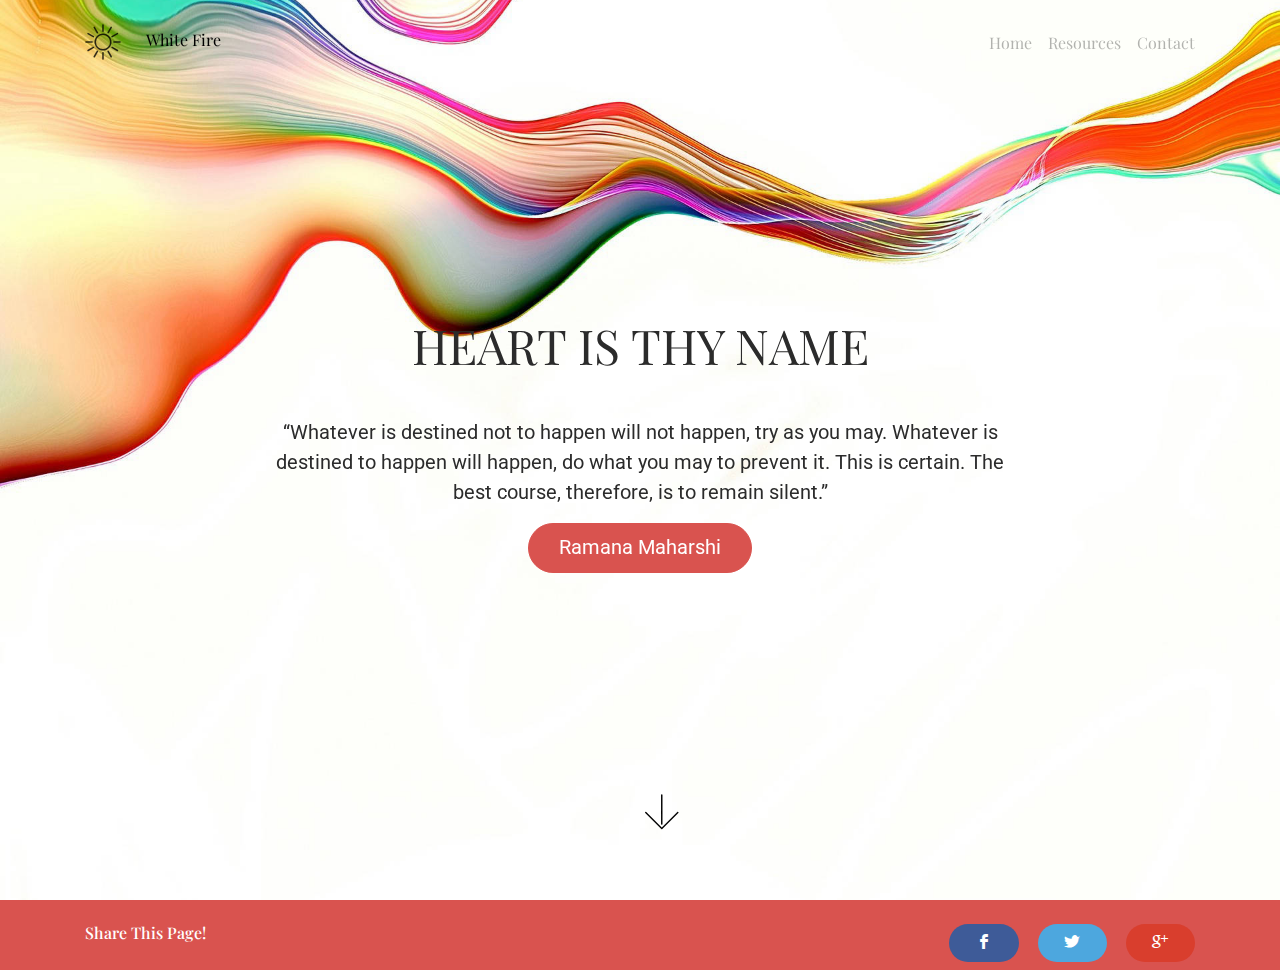
==== index.html @ c593938a "create github pages" ====
<!DOCTYPE html>
<html >
<head>
  <!-- Site made with Mobirise Website Builder v4.9.5, https://mobirise.com -->
  <meta charset="UTF-8">
  <meta http-equiv="X-UA-Compatible" content="IE=edge">
  <meta name="generator" content="Mobirise v4.9.5, mobirise.com">
  <meta name="viewport" content="width=device-width, initial-scale=1, minimum-scale=1">
  <link rel="shortcut icon" href="assets/images/mbr-favicon.png" type="image/x-icon">
  <meta name="description" content="WHITE FIRE ART - We are a group of friends who love art and spirituality.
We want to share the basic drawing tutorials, for children, fine arts, manga, digital art, religious art and all the good things in life.">
  <title>White Fire Art</title>
  <link rel="stylesheet" href="assets/web/assets/mobirise-icons/mobirise-icons.css">
  <link rel="stylesheet" href="https://fonts.googleapis.com/css?family=Alegreya+Sans:400,700&subset=latin,vietnamese,latin-ext">
  <link rel="stylesheet" href="https://fonts.googleapis.com/css?family=Playfair+Display:400,700&subset=latin,cyrillic">
  <link rel="stylesheet" href="assets/tether/tether.min.css">
  <link rel="stylesheet" href="assets/bootstrap/css/bootstrap.min.css">
  <link rel="stylesheet" href="assets/socicon/css/socicon.min.css">
  <link rel="stylesheet" href="assets/puritym/css/style.css">
  <link rel="stylesheet" href="assets/mobirise/css/mbr-additional.css" type="text/css">
  
  
  
</head>
<body>
  <nav class="navbar navbar-light mbr-navbar navbar-transparent navbar-fixed-top" id="menu-2" data-rv-view="3">
    <div class="container">
        <button class="navbar-toggler pull-right hidden-md-up" type="button" data-toggle="collapse" data-target="#exCollapsingNavbar2">
            <div class="hamburger-icon"></div>
        </button>

        <div class="clearfix"></div>
        <div class="collapse navbar-toggleable-sm" id="exCollapsingNavbar2">
            <span class="navbar-logo"><a href="index.html#header1-0" class="mbri-sun2 mbr-iconfont mbr-iconfont-menu"></a></span>
            <span><a class="navbar-brand text-black" href="index.html">White Fire</a></span>

            

            <ul class="nav navbar-nav pull-xs-right"><li class="nav-item"><a class="nav-link" href="index.html#header1-0">Home</a></li>   <li class="nav-item"><a class="nav-link" href="page7.html#content5-2c">Resources</a></li>  <li class="nav-item"><a class="nav-link" href="page5.html#msg-box3-16">Contact</a></li></ul>
        </div>
    </div>
</nav>

<section class="mbr-section mbr-section-full mbr-parallax-background mbr-after-navbar" id="header1-0" data-rv-view="0" style="background-image: url(assets/images/mbr-1920x1408.jpg);">
    <div class="mbr-table-cell">
        
        <div class="container">
            <div class="row">
                <div class="col-md-8 col-md-offset-2 text-xs-center">

                    <h1 class="mbr-section-title display-1">HEART IS THY NAME</h1>
                    <p class="lead"></p><p>“Whatever is destined not to happen will not happen, try as you may. Whatever is destined to happen will happen, do what you may to prevent it. This is certain. The best course, therefore, is to remain silent.”<br></p><p></p>
                    <div class="mbr-buttons--center">   <a class="btn btn-lg btn-danger" href="page7.html#content5-2c">Ramana Maharshi<br></a>    </div>
                </div>
            </div>
        </div>
        <a class="mbr-arrow" href="#social-buttons1-8"><span class="mbri-down mbr-iconfont"></span></a>
    </div>
</section>

<section class="mbr-section mbr-section-small" id="social-buttons1-8" data-rv-view="11" style="background-color: rgb(217, 83, 79); padding-top: 1.5rem; padding-bottom: 0rem;">
    

    <div class="container">
        <div class="row">
            <div class="col-sm-4">
                <h2 class="mbr-section-title h1">Share This Page!</h2>
            </div>
            <div class="col-sm-8 text-xs-right">
                <div class="mbr-social-likes" data-counters="true">
                    <div class="btn btn-social facebook socicon-bg-facebook" title="Share link on Facebook">
                        <i class="socicon socicon-facebook"></i>
                        
                    </div>
                    <div class="btn btn-social twitter socicon-bg-twitter" title="Share link on Twitter">
                        <i class="socicon socicon-twitter"></i>
                        
                    </div>
                    <div class="btn btn-social plusone socicon-bg-google" title="Share link on Google+">
                        <i class="socicon socicon-google"></i>
                        
                    </div>
                </div>
            </div>
        </div>
    </div>
</section>


  <script src="assets/web/assets/jquery/jquery.min.js"></script>
  <script src="assets/tether/tether.min.js"></script>
  <script src="assets/bootstrap/js/bootstrap.min.js"></script>
  <script src="assets/smooth-scroll/smooth-scroll.js"></script>
  <script src="assets/jarallax/jarallax.js"></script>
  <script src="assets/social-likes/social-likes.js"></script>
  <script src="assets/puritym/js/script.js"></script>
  
  
</body>
</html>
---- assets/web/assets/mobirise-icons/mobirise-icons.css ----
@font-face {
  font-family: 'MobiriseIcons';
  src:  url('mobirise-icons.eot?spat4u');
  src:  url('mobirise-icons.eot?spat4u#iefix') format('embedded-opentype'),
    url('mobirise-icons.ttf?spat4u') format('truetype'),
    url('mobirise-icons.woff?spat4u') format('woff'),
    url('mobirise-icons.svg?spat4u#MobiriseIcons') format('svg');
  font-weight: normal;
  font-style: normal;
}

[class^="mbri-"], [class*=" mbri-"] {
  /* use !important to prevent issues with browser extensions that change fonts */
  font-family: MobiriseIcons !important;
  speak: none;
  font-style: normal;
  font-weight: normal;
  font-variant: normal;
  text-transform: none;
  line-height: 1;

  /* Better Font Rendering =========== */
  -webkit-font-smoothing: antialiased;
  -moz-osx-font-smoothing: grayscale;
}

.mbri-add-submenu:before {
  content: "\e900";
}
.mbri-alert:before {
  content: "\e901";
}
.mbri-align-center:before {
  content: "\e902";
}
.mbri-align-justify:before {
  content: "\e903";
}
.mbri-align-left:before {
  content: "\e904";
}
.mbri-align-right:before {
  content: "\e905";
}
.mbri-android:before {
  content: "\e906";
}
.mbri-apple:before {
  content: "\e907";
}
.mbri-arrow-down:before {
  content: "\e908";
}
.mbri-arrow-next:before {
  content: "\e909";
}
.mbri-arrow-prev:before {
  content: "\e90a";
}
.mbri-arrow-up:before {
  content: "\e90b";
}
.mbri-bold:before {
  content: "\e90c";
}
.mbri-bookmark:before {
  content: "\e90d";
}
.mbri-bootstrap:before {
  content: "\e90e";
}
.mbri-briefcase:before {
  content: "\e90f";
}
.mbri-browse:before {
  content: "\e910";
}
.mbri-bulleted-list:before {
  content: "\e911";
}
.mbri-calendar:before {
  content: "\e912";
}
.mbri-camera:before {
  content: "\e913";
}
.mbri-cart-add:before {
  content: "\e914";
}
.mbri-cart-full:before {
  content: "\e915";
}
.mbri-cash:before {
  content: "\e916";
}
.mbri-change-style:before {
  content: "\e917";
}
.mbri-chat:before {
  content: "\e918";
}
.mbri-clock:before {
  content: "\e919";
}
.mbri-close:before {
  content: "\e91a";
}
.mbri-cloud:before {
  content: "\e91b";
}
.mbri-code:before {
  content: "\e91c";
}
.mbri-contact-form:before {
  content: "\e91d";
}
.mbri-credit-card:before {
  content: "\e91e";
}
.mbri-cursor-click:before {
  content: "\e91f";
}
.mbri-cust-feedback:before {
  content: "\e920";
}
.mbri-database:before {
  content: "\e921";
}
.mbri-delivery:before {
  content: "\e922";
}
.mbri-desktop:before {
  content: "\e923";
}
.mbri-devices:before {
  content: "\e924";
}
.mbri-down:before {
  content: "\e925";
}
.mbri-download:before {
  content: "\e989";
}
.mbri-drag-n-drop:before {
  content: "\e927";
}
.mbri-drag-n-drop2:before {
  content: "\e928";
}
.mbri-edit:before {
  content: "\e929";
}
.mbri-edit2:before {
  content: "\e92a";
}
.mbri-error:before {
  content: "\e92b";
}
.mbri-extension:before {
  content: "\e92c";
}
.mbri-features:before {
  content: "\e92d";
}
.mbri-file:before {
  content: "\e92e";
}
.mbri-flag:before {
  content: "\e92f";
}
.mbri-folder:before {
  content: "\e930";
}
.mbri-gift:before {
  content: "\e931";
}
.mbri-github:before {
  content: "\e932";
}
.mbri-globe:before {
  content: "\e933";
}
.mbri-globe-2:before {
  content: "\e934";
}
.mbri-growing-chart:before {
  content: "\e935";
}
.mbri-hearth:before {
  content: "\e936";
}
.mbri-help:before {
  content: "\e937";
}
.mbri-home:before {
  content: "\e938";
}
.mbri-hot-cup:before {
  content: "\e939";
}
.mbri-idea:before {
  content: "\e93a";
}
.mbri-image-gallery:before {
  content: "\e93b";
}
.mbri-image-slider:before {
  content: "\e93c";
}
.mbri-info:before {
  content: "\e93d";
}
.mbri-italic:before {
  content: "\e93e";
}
.mbri-key:before {
  content: "\e93f";
}
.mbri-laptop:before {
  content: "\e940";
}
.mbri-layers:before {
  content: "\e941";
}
.mbri-left-right:before {
  content: "\e942";
}
.mbri-left:before {
  content: "\e943";
}
.mbri-letter:before {
  content: "\e944";
}
.mbri-like:before {
  content: "\e945";
}
.mbri-link:before {
  content: "\e946";
}
.mbri-lock:before {
  content: "\e947";
}
.mbri-login:before {
  content: "\e948";
}
.mbri-logout:before {
  content: "\e949";
}
.mbri-magic-stick:before {
  content: "\e94a";
}
.mbri-map-pin:before {
  content: "\e94b";
}
.mbri-menu:before {
  content: "\e94c";
}
.mbri-mobile:before {
  content: "\e94d";
}
.mbri-mobile2:before {
  content: "\e94e";
}
.mbri-mobirise:before {
  content: "\e94f";
}
.mbri-more-horizontal:before {
  content: "\e950";
}
.mbri-more-vertical:before {
  content: "\e951";
}
.mbri-music:before {
  content: "\e952";
}
.mbri-new-file:before {
  content: "\e953";
}
.mbri-numbered-list:before {
  content: "\e954";
}
.mbri-opened-folder:before {
  content: "\e955";
}
.mbri-pages:before {
  content: "\e956";
}
.mbri-paper-plane:before {
  content: "\e957";
}
.mbri-paperclip:before {
  content: "\e958";
}
.mbri-photo:before {
  content: "\e959";
}
.mbri-photos:before {
  content: "\e95a";
}
.mbri-pin:before {
  content: "\e95b";
}
.mbri-play:before {
  content: "\e95c";
}
.mbri-plus:before {
  content: "\e95d";
}
.mbri-preview:before {
  content: "\e95e";
}
.mbri-print:before {
  content: "\e95f";
}
.mbri-protect:before {
  content: "\e960";
}
.mbri-question:before {
  content: "\e961";
}
.mbri-quote-left:before {
  content: "\e962";
}
.mbri-quote-right:before {
  content: "\e963";
}
.mbri-refresh:before {
  content: "\e964";
}
.mbri-responsive:before {
  content: "\e965";
}
.mbri-right:before {
  content: "\e966";
}
.mbri-rocket:before {
  content: "\e967";
}
.mbri-sad-face:before {
  content: "\e968";
}
.mbri-sale:before {
  content: "\e969";
}
.mbri-save:before {
  content: "\e96a";
}
.mbri-search:before {
  content: "\e96b";
}
.mbri-setting:before {
  content: "\e96c";
}
.mbri-setting2:before {
  content: "\e96d";
}
.mbri-setting3:before {
  content: "\e96e";
}
.mbri-share:before {
  content: "\e96f";
}
.mbri-shopping-bag:before {
  content: "\e970";
}
.mbri-shopping-basket:before {
  content: "\e971";
}
.mbri-shopping-cart:before {
  content: "\e972";
}
.mbri-sites:before {
  content: "\e973";
}
.mbri-smile-face:before {
  content: "\e974";
}
.mbri-speed:before {
  content: "\e975";
}
.mbri-star:before {
  content: "\e976";
}
.mbri-success:before {
  content: "\e977";
}
.mbri-sun:before {
  content: "\e978";
}
.mbri-sun2:before {
  content: "\e979";
}
.mbri-tablet:before {
  content: "\e97a";
}
.mbri-tablet-vertical:before {
  content: "\e97b";
}
.mbri-target:before {
  content: "\e97c";
}
.mbri-timer:before {
  content: "\e97d";
}
.mbri-to-ftp:before {
  content: "\e97e";
}
.mbri-to-local-drive:before {
  content: "\e97f";
}
.mbri-touch-swipe:before {
  content: "\e980";
}
.mbri-touch:before {
  content: "\e981";
}
.mbri-trash:before {
  content: "\e982";
}
.mbri-underline:before {
  content: "\e983";
}
.mbri-unlink:before {
  content: "\e984";
}
.mbri-unlock:before {
  content: "\e985";
}
.mbri-up-down:before {
  content: "\e986";
}
.mbri-up:before {
  content: "\e987";
}
.mbri-update:before {
  content: "\e988";
}
.mbri-upload:before {
 content: "\e926"; 
}
.mbri-user:before {
  content: "\e98a";
}
.mbri-user2:before {
  content: "\e98b";
}
.mbri-users:before {
  content: "\e98c";
}
.mbri-video:before {
  content: "\e98d";
}
.mbri-video-play:before {
  content: "\e98e";
}
.mbri-watch:before {
  content: "\e98f";
}
.mbri-website-theme:before {
  content: "\e990";
}
.mbri-wifi:before {
  content: "\e991";
}
.mbri-windows:before {
  content: "\e992";
}
.mbri-zoom-out:before {
  content: "\e993";
}
.mbri-redo:before {
  content: "\e994";
}
.mbri-undo:before {
  content: "\e995";
}
---- assets/socicon/css/socicon.min.css ----
@font-face{font-family:'socicon';src:url('../fonts/socicon.eot');src:url('../fonts/socicon.eot?#iefix') format('embedded-opentype'),url('../fonts/socicon.woff') format('woff'),url('../fonts/socicon.woff2') format('woff2'),url('../fonts/socicon.ttf') format('truetype'),url('../fonts/socicon.svg#sociconregular') format('svg');font-weight:normal;font-style:normal}.socicon{position:relative;top:1px;display:inline-block;font-family:'socicon';font-style:normal;font-weight:normal;line-height:1;text-transform:none !important;-webkit-font-smoothing:antialiased;-moz-osx-font-smoothing:grayscale}.socicon-twitter:before{content:"a"}.socicon-facebook:before{content:"b"}.socicon-google:before{content:"c"}.socicon-pinterest:before{content:"d"}.socicon-foursquare:before{content:"e"}.socicon-yahoo:before{content:"f"}.socicon-skype:before{content:"g"}.socicon-yelp:before{content:"h"}.socicon-feedburner:before{content:"i"}.socicon-linkedin:before{content:"j"}.socicon-viadeo:before{content:"k"}.socicon-xing:before{content:"l"}.socicon-myspace:before{content:"m"}.socicon-soundcloud:before{content:"n"}.socicon-spotify:before{content:"o"}.socicon-grooveshark:before{content:"p"}.socicon-lastfm:before{content:"q"}.socicon-youtube:before{content:"r"}.socicon-vimeo:before{content:"s"}.socicon-dailymotion:before{content:"t"}.socicon-vine:before{content:"u"}.socicon-flickr:before{content:"v"}.socicon-500px:before{content:"w"}.socicon-instagram:before{content:"x"}.socicon-wordpress:before{content:"y"}.socicon-tumblr:before{content:"z"}.socicon-blogger:before{content:"A"}.socicon-technorati:before{content:"B"}.socicon-reddit:before{content:"C"}.socicon-dribbble:before{content:"D"}.socicon-stumbleupon:before{content:"E"}.socicon-digg:before{content:"F"}.socicon-envato:before{content:"G"}.socicon-behance:before{content:"H"}.socicon-delicious:before{content:"I"}.socicon-deviantart:before{content:"J"}.socicon-forrst:before{content:"K"}.socicon-play:before{content:"L"}.socicon-zerply:before{content:"M"}.socicon-wikipedia:before{content:"N"}.socicon-apple:before{content:"O"}.socicon-flattr:before{content:"P"}.socicon-github:before{content:"Q"}.socicon-chimein:before{content:"R"}.socicon-friendfeed:before{content:"S"}.socicon-newsvine:before{content:"T"}.socicon-identica:before{content:"U"}.socicon-bebo:before{content:"V"}.socicon-zynga:before{content:"W"}.socicon-steam:before{content:"X"}.socicon-xbox:before{content:"Y"}.socicon-windows:before{content:"Z"}.socicon-outlook:before{content:"1"}.socicon-coderwall:before{content:"2"}.socicon-tripadvisor:before{content:"3"}.socicon-appnet:before{content:"4"}.socicon-goodreads:before{content:"5"}.socicon-tripit:before{content:"6"}.socicon-lanyrd:before{content:"7"}.socicon-slideshare:before{content:"8"}.socicon-buffer:before{content:"9"}.socicon-rss:before{content:","}.socicon-vkontakte:before{content:";"}.socicon-disqus:before{content:":"}.socicon-houzz:before{content:"+"}.socicon-mail:before{content:"@"}.socicon-patreon:before{content:"="}.socicon-paypal:before{content:"-"}.socicon-playstation:before{content:"^"}.socicon-smugmug:before{content:"¨"}.socicon-swarm:before{content:"$"}.socicon-triplej:before{content:"*"}.socicon-yammer:before{content:"&"}.socicon-stackoverflow:before{content:"("}.socicon-drupal:before{content:"#"}.socicon-odnoklassniki:before{content:"."}.socicon-android:before{content:"_"}.socicon-meetup:before{content:"]"}.socicon-persona:before{content:")"}.socicon-amazon:before{content:"£"}.socicon-ello:before{content:"'"}.socicon-mixcloud:before{content:"\""}.socicon-8tracks:before{content:"}"}.socicon-twitch:before{content:"{"}.socicon-bg-twitter{background:#4da7de}.socicon-bg-twitter:hover{background:#4da7de !important}.socicon-bg-facebook{background:#3e5b98}.socicon-bg-facebook:hover{background:#3e5b98 !important}.socicon-bg-google{background:#d93e2d}.socicon-bg-google:hover{background:#d93e2d !important}.socicon-bg-pinterest{background:#c92619}.socicon-bg-pinterest:hover{background:#c92619 !important}.socicon-bg-foursquare{background:#f94877}.socicon-bg-foursquare:hover{background:#f94877 !important}.socicon-bg-yahoo{background:#6e2a85}.socicon-bg-yahoo:hover{background:#6e2a85 !important}.socicon-bg-skype{background:#28abe3}.socicon-bg-skype:hover{background:#28abe3 !important}.socicon-bg-yelp{background:#c83218}.socicon-bg-yelp:hover{background:#c83218 !important}.socicon-bg-feedburner{background:#fc0}.socicon-bg-feedburner:hover{background:#fc0 !important}.socicon-bg-linkedin{background:#3371b7}.socicon-bg-linkedin:hover{background:#3371b7 !important}.socicon-bg-viadeo{background:#e4a000}.socicon-bg-viadeo:hover{background:#e4a000 !important}.socicon-bg-xing{background:#005a60}.socicon-bg-xing:hover{background:#005a60 !important}.socicon-bg-myspace{background:#323232}.socicon-bg-myspace:hover{background:#323232 !important}.socicon-bg-soundcloud{background:#fe3801}.socicon-bg-soundcloud:hover{background:#fe3801 !important}.socicon-bg-spotify{background:#7bb342}.socicon-bg-spotify:hover{background:#7bb342 !important}.socicon-bg-grooveshark{background:#000}.socicon-bg-grooveshark:hover{background:#000 !important}.socicon-bg-lastfm{background:#d41316}.socicon-bg-lastfm:hover{background:#d41316 !important}.socicon-bg-youtube{background:#e02a20}.socicon-bg-youtube:hover{background:#e02a20 !important}.socicon-bg-vimeo{background:#51b5e7}.socicon-bg-vimeo:hover{background:#51b5e7 !important}.socicon-bg-dailymotion{background:#004e72}.socicon-bg-dailymotion:hover{background:#004e72 !important}.socicon-bg-vine{background:#00b389}.socicon-bg-vine:hover{background:#00b389 !important}.socicon-bg-flickr{background:#1e1e1b}.socicon-bg-flickr:hover{background:#1e1e1b !important}.socicon-bg-500px{background:#58a9de}.socicon-bg-500px:hover{background:#58a9de !important}.socicon-bg-instagram{background:#9c7c6e}.socicon-bg-instagram:hover{background:#9c7c6e !important}.socicon-bg-wordpress{background:#464646}.socicon-bg-wordpress:hover{background:#464646 !important}.socicon-bg-tumblr{background:#45556c}.socicon-bg-tumblr:hover{background:#45556c !important}.socicon-bg-blogger{background:#ec661c}.socicon-bg-blogger:hover{background:#ec661c !important}.socicon-bg-technorati{background:#5cb030}.socicon-bg-technorati:hover{background:#5cb030 !important}.socicon-bg-reddit{background:#e74a1e}.socicon-bg-reddit:hover{background:#e74a1e !important}.socicon-bg-dribbble{background:#e84d88}.socicon-bg-dribbble:hover{background:#e84d88 !important}.socicon-bg-stumbleupon{background:#e64011}.socicon-bg-stumbleupon:hover{background:#e64011 !important}.socicon-bg-digg{background:#1d1d1b}.socicon-bg-digg:hover{background:#1d1d1b !important}.socicon-bg-envato{background:#597c3a}.socicon-bg-envato:hover{background:#597c3a !important}.socicon-bg-behance{background:#000}.socicon-bg-behance:hover{background:#000 !important}.socicon-bg-delicious{background:#020202}.socicon-bg-delicious:hover{background:#020202 !important}.socicon-bg-deviantart{background:#c5d200}.socicon-bg-deviantart:hover{background:#c5d200 !important}.socicon-bg-forrst{background:#5b9a68}.socicon-bg-forrst:hover{background:#5b9a68 !important}.socicon-bg-play{background:#000}.socicon-bg-play:hover{background:#000 !important}.socicon-bg-zerply{background:#9dbc7a}.socicon-bg-zerply:hover{background:#9dbc7a !important}.socicon-bg-wikipedia{background:#000}.socicon-bg-wikipedia:hover{background:#000 !important}.socicon-bg-apple{background:#b9bfc1}.socicon-bg-apple:hover{background:#b9bfc1 !important}.socicon-bg-flattr{background:#f67c1a}.socicon-bg-flattr:hover{background:#f67c1a !important}.socicon-bg-github{background:#221e1b}.socicon-bg-github:hover{background:#221e1b !important}.socicon-bg-chimein{background:#888688}.socicon-bg-chimein:hover{background:#888688 !important}.socicon-bg-friendfeed{background:#2f72c4}.socicon-bg-friendfeed:hover{background:#2f72c4 !important}.socicon-bg-newsvine{background:#075b2f}.socicon-bg-newsvine:hover{background:#075b2f !important}.socicon-bg-identica{background:#000}.socicon-bg-identica:hover{background:#000 !important}.socicon-bg-bebo{background:#ef1011}.socicon-bg-bebo:hover{background:#ef1011 !important}.socicon-bg-zynga{background:#dc0606}.socicon-bg-zynga:hover{background:#dc0606 !important}.socicon-bg-steam{background:#8f8d8a}.socicon-bg-steam:hover{background:#8f8d8a !important}.socicon-bg-xbox{background:#92c83e}.socicon-bg-xbox:hover{background:#92c83e !important}.socicon-bg-windows{background:#00bdf6}.socicon-bg-windows:hover{background:#00bdf6 !important}.socicon-bg-outlook{background:#0072c6}.socicon-bg-outlook:hover{background:#0072c6 !important}.socicon-bg-coderwall{background:#3e8dcc}.socicon-bg-coderwall:hover{background:#3e8dcc !important}.socicon-bg-tripadvisor{background:#000}.socicon-bg-tripadvisor:hover{background:#000 !important}.socicon-bg-appnet{background:#494949}.socicon-bg-appnet:hover{background:#494949 !important}.socicon-bg-goodreads{background:#463020}.socicon-bg-goodreads:hover{background:#463020 !important}.socicon-bg-tripit{background:#1982c3}.socicon-bg-tripit:hover{background:#1982c3 !important}.socicon-bg-lanyrd{background:#3c80c9}.socicon-bg-lanyrd:hover{background:#3c80c9 !important}.socicon-bg-slideshare{background:#4ba3a6}.socicon-bg-slideshare:hover{background:#4ba3a6 !important}.socicon-bg-buffer{background:#000}.socicon-bg-buffer:hover{background:#000 !important}.socicon-bg-rss{background:#f26109}.socicon-bg-rss:hover{background:#f26109 !important}.socicon-bg-vkontakte{background:#5a7fa6}.socicon-bg-vkontakte:hover{background:#5a7fa6 !important}.socicon-bg-disqus{background:#2e9fff}.socicon-bg-disqus:hover{background:#2e9fff !important}.socicon-bg-houzz{background:#7cc04b}.socicon-bg-houzz:hover{background:#7cc04b !important}.socicon-bg-mail{background:#000}.socicon-bg-mail:hover{background:#000 !important}.socicon-bg-patreon{background:#e44727}.socicon-bg-patreon:hover{background:#e44727 !important}.socicon-bg-paypal{background:#009cde}.socicon-bg-paypal:hover{background:#009cde !important}.socicon-bg-playstation{background:#000}.socicon-bg-playstation:hover{background:#000 !important}.socicon-bg-smugmug{background:#acfd32}.socicon-bg-smugmug:hover{background:#acfd32 !important}.socicon-bg-swarm{background:#fc9d3c}.socicon-bg-swarm:hover{background:#fc9d3c !important}.socicon-bg-triplej{background:#e53531}.socicon-bg-triplej:hover{background:#e53531 !important}.socicon-bg-yammer{background:#1175c4}.socicon-bg-yammer:hover{background:#1175c4 !important}.socicon-bg-stackoverflow{background:#fd9827}.socicon-bg-stackoverflow:hover{background:#fd9827 !important}.socicon-bg-drupal{background:#00598e}.socicon-bg-drupal:hover{background:#00598e !important}.socicon-bg-odnoklassniki{background:#f48420}.socicon-bg-odnoklassniki:hover{background:#f48420 !important}.socicon-bg-android{background:#8ec047}.socicon-bg-android:hover{background:#8ec047 !important}.socicon-bg-meetup{background:#e2373c}.socicon-bg-meetup:hover{background:#e2373c !important}.socicon-bg-persona{background:#e6753d}.socicon-bg-persona:hover{background:#e6753d !important}.socicon-bg-amazon{background:#f90}.socicon-bg-amazon:hover{background:#f90 !important}.socicon-bg-ello{background:#000}.socicon-bg-ello:hover{background:#000 !important}.socicon-bg-mixcloud{background:#314359}.socicon-bg-mixcloud:hover{background:#314359 !important}.socicon-bg-8tracks{background:#122c4b}.socicon-bg-8tracks:hover{background:#122c4b !important}.socicon-bg-twitch{background:#6441a5}.socicon-bg-twitch:hover{background:#6441a5 !important}
---- assets/puritym/css/style.css ----
.engine {
	position: absolute;
	text-indent: -2400px;
	text-align: center;
	padding: 0;
	top: 0;
	left: -2400px;
}/**
 * BOOTSTRAP CUSTOM
 */
.container {
  position: relative; }

.btn {
  margin-bottom: 0.5rem; }
  .btn + .btn {
    margin-left: 1rem; }

.btn-white {
  background: #fff;
  color: inherit; }

.btn-black {
  background: #000;
  color: #fff; }

.btn-social,
.btn-social:hover,
.btn-social:active,
.btn-social:focus {
  color: #fff; }

.display-1 {
  font-size: 4.3rem;
  margin-top: 3.9rem;
  margin-bottom: 2.8rem; }

.display-2 {
  font-size: 3.5rem;
  margin-top: 3.5rem;
  margin-bottom: 2.5rem; }

.display-3 {
  font-size: 2.8rem;
  margin-top: 3.2rem;
  margin-bottom: 2rem; }

.display-4 {
  font-size: 2.3rem;
  margin-top: 2.3rem;
  margin-bottom: 1.8rem; }

p.lead,
.lead p {
  margin-bottom: 2rem; }

.card .card-img-top {
  width: 100%; }

.card-block {
  background-color: #fff; }

@media (min-width: 768px) {
  .col-md-4:nth-of-type(3n+1) {
    clear: left; } }
@media (min-width: 544px) and (max-width: 767px) {
  .col-md-4:nth-of-type(odd) {
    clear: left; } }
.row.no-gutter {
  margin-left: 0;
  margin-right: 0; }

.row.no-gutter > [class*=col-]:not(:first-child),
.row.no-gutter > [class*=col-]:not(:last-child) {
  padding-right: 0;
  padding-left: 0; }

blockquote {
  padding: .5rem 1rem;
  margin: 0 0 1rem;
  margin-bottom: 1rem;
  font-size: 1.25rem;
  border-left: .25rem solid #f1c050; }

/**
 * TYPOGRAPHY
 */
body {
  font-family: "Alegreya Sans", sans-serif; }

h1, h2, h3, h4, h5, h6,
.h1, .h2, .h3, .h4, .h5, .h6,
.display-1, .display-2, .display-3, .display-4 {
  font-family: "Playfair Display", sans-serif; }

/**
 * MAPS
 */
@-webkit-keyframes mapCircleLoading {
  from {
    -webkit-transform: rotate(0deg); }
  to {
    -webkit-transform: rotate(359deg); } }
@keyframes mapCircleLoading {
  from {
    transform: rotate(0deg); }
  to {
    transform: rotate(359deg); } }
.mbr-map {
  position: relative; }
  .mbr-map iframe {
    height: 100%;
    width: 100%; }
  .mbr-map [data-state-details] {
    color: #6b6763;
    font-family: "Alegreya Sans", sans-serif;
    font-size: 1.25rem;
    height: 1.5em;
    margin-top: -0.75em;
    padding-left: 20px;
    padding-right: 20px;
    position: absolute;
    text-align: center;
    top: 50%;
    width: 100%; }
  .mbr-map[data-state] {
    background: #e9e5dc; }
  .mbr-map[data-state="loading"] [data-state-details] {
    display: none; }
  .mbr-map[data-state="loading"]::after {
    content: "";
    -webkit-animation: mapCircleLoading .6s infinite linear;
    animation: mapCircleLoading .6s infinite linear;
    border-radius: 50%;
    border: 6px rgba(255, 255, 255, 0.35) solid;
    border-top-color: #fff;
    height: 40px;
    left: 50%;
    margin-left: -20px;
    margin-top: -20px;
    position: absolute;
    top: 50%;
    width: 40px; }

/**
 * SECTIONS
 */
.mbr-section {
  position: relative;
  padding-top: 9rem;
  padding-bottom: 9rem;
  background-position: 50% 50%;
  background-repeat: no-repeat;
  background-size: cover; }

.mbr-section-full {
  display: table;
  width: 100%;
  height: 100vh;
  padding-top: 0;
  padding-bottom: 0; }

.mbr-section-small {
  padding-top: 4.5rem;
  padding-bottom: 4.5rem; }

.mbr-section-nopadding {
  padding-top: 0;
  padding-bottom: 0; }

.mbr-section-title {
  margin-top: 0; }

.mbr-table {
  display: table; }

.mbr-table-cell {
  position: relative;
  display: table-cell;
  vertical-align: middle;
  padding-top: 9rem;
  padding-bottom: 9rem; }

.mbr-inner-padding {
  padding: 4rem; }

/* footer */
.mbr-footer {
  color: #fff; }
  .mbr-footer .mbr-map,
  .mbr-footer .mbr-google-map {
    height: 300px; }
  .mbr-footer .form-control {
    color: #fff;
    background-color: #26272c;
    border-color: #1b1c20; }
  .mbr-footer ul {
    list-style-type: none;
    padding: 0; }
    .mbr-footer ul li {
      position: relative;
      padding-left: 1.2rem; }
      .mbr-footer ul li:before {
        content: '';
        position: absolute;
        margin-left: -1.2rem;
        width: 10px;
        height: 1px;
        top: 50%;
        background-color: #fff; }

footer.mbr-footer {
  padding-top: 3rem;
  padding-bottom: 2rem; }

/**
 * NAVBAR
 */
.mbr-navbar {
  position: absolute;
  top: 0;
  right: 0;
  left: 0;
  padding: 1.5rem 1rem;
  background-color: #fff;
  z-index: 1030; }
  .mbr-navbar.navbar-fixed-top {
    position: fixed; }
  .mbr-navbar.navbar-transparent {
    background-color: transparent; }
  .mbr-navbar .navbar-logo {
    margin-right: 1.5rem;
    float: left; }
  .mbr-navbar .navbar-logo,
  .mbr-navbar .navbar-logo img {
    height: 37px; }
  .mbr-navbar .navbar-brand {
    margin-right: 1.5rem; }
  .mbr-navbar .navbar-divider,
  .mbr-navbar .navbar-nav .nav-item + .nav-item,
  .mbr-navbar .navbar-nav .nav-link + .nav-link {
    margin-left: 1rem; }
  .mbr-navbar .navbar-nav + .navbar-nav {
    margin-right: 20px; }

.mbr-navbar .hamburger-icon, .navbar-dropdown .hamburger-icon {
  content: "";
  width: 16px;
  -webkit-box-shadow: 0 -6px 0 1px,0 0 0 1px,0 6px 0 1px;
  -moz-box-shadow: 0 -6px 0 1px,0 0 0 1px,0 6px 0 1px;
  box-shadow: 0 -6px 0 1px,0 0 0 1px,0 6px 0 1px; }

/**
 * HELPERS
 */
/* Colors */
.text-white {
  color: #fff !important; }

.text-black {
  color: #000 !important; }

/**
 * Mobirise Classes
 */
.mbr-after-navbar:before {
  content: "";
  display: block;
  height: 54px; }

.mbr-section__container--first {
  padding-bottom: 1rem; }

.mbr-section__container--middle {
  padding-top: 1rem;
  padding-bottom: 1rem; }

.mbr-section__container--last {
  padding-top: 1rem; }

.mbr-overlay,
.mbr-background-video,
.mbr-background-video-preview {
  position: absolute;
  bottom: 0;
  left: 0;
  right: 0;
  top: 0; }

.mbr-overlay {
  background-color: #fff;
  opacity: 0.5;
  z-index: 1; }
  .mbr-overlay ~ * {
    z-index: 2; }

.mbr-background-video-preview {
  z-index: 0 !important; }

.mbr-figure {
  display: block;
  overflow: hidden;
  position: relative;
  width: 100%;
  margin: 0; }
  .mbr-figure img, .mbr-figure iframe {
    display: block;
    width: 100%; }
  .mbr-figure .mbr-figure-caption {
    width: 100%;
    padding: 1.5rem 0;
    background-color: #FFF8E0; }
  .mbr-figure .mbr-figure-caption-over {
    position: absolute;
    bottom: 0;
    background-color: rgba(255, 255, 255, 0.5); }

.mbr-map,
.mbr-google-map {
  height: 400px; }

.mbr-arrow {
  position: absolute;
  text-align: center;
  font-size: 35px;
  bottom: 71px;
  left: 50%;
  text-decoration: none !important;
  width: 30px;
  margin-left: -15px;
  line-height: 1px;
  padding: 0 20px;
  -webkit-animation: floating-arrow 1.6s infinite ease-in-out 0s;
  -o-animation: floating-arrow 1.6s infinite ease-in-out 0s;
  animation: floating-arrow 1.6s infinite ease-in-out 0s; }
  .mbr-arrow, .mbr-arrow:hover, .mbr-arrow:focus {
    color: inherit; }

@-webkit-keyframes floating-arrow {
  from {
    -webkit-transform: translateY(0);
    transform: translateY(0); }
  65% {
    -webkit-transform: translateY(11px);
    transform: translateY(11px); }
  to {
    -webkit-transform: translateY(0);
    transform: translateY(0); } }
@-o-keyframes floating-arrow {
  from {
    -webkit-transform: translateY(0);
    transform: translateY(0); }
  65% {
    -webkit-transform: translateY(11px);
    transform: translateY(11px); }
  to {
    -webkit-transform: translateY(0);
    transform: translateY(0); } }
@keyframes floating-arrow {
  from {
    -webkit-transform: translateY(0);
    transform: translateY(0); }
  65% {
    -webkit-transform: translateY(11px);
    transform: translateY(11px); }
  to {
    -webkit-transform: translateY(0);
    transform: translateY(0); } }
@media (max-width: 767px) {
  .mbr-arrow {
    bottom: 41px; } }
@media (max-width: 320px) {
  .mbr-arrow {
    bottom: 21px;
    text-align: center; } }
@media all and (device-width: 320px) and (device-height: 568px) and (orientation: portrait) {
  .mbr-arrow {
    bottom: 31px; } }
/*-------

   Slider

-------*/
.mbr-slider .carousel-inner > .active,
.mbr-slider .carousel-inner > .next,
.mbr-slider .carousel-inner > .prev {
  display: table; }

.mbr-slider .carousel-control {
  background-image: none;
  width: 54px;
  height: 54px;
  top: 50%;
  margin-top: -27px;
  line-height: 54px;
  border-radius: 27px;
  color: inherit;
  background: #fff;
  border: 1px solid #000;
  opacity: 1;
  text-shadow: none;
  z-index: 5;
  -webkit-transition: all 0.2s ease-in-out 0s;
  -o-transition: all 0.2s ease-in-out 0s;
  transition: all 0.2s ease-in-out 0s; }

.mbr-slider .carousel-control .icon-next,
.mbr-slider .carousel-control .icon-prev {
  margin-top: -18px;
  font-size: 30px; }

.mbr-slider .carousel-control.left {
  margin-left: 2rem; }

.mbr-slider .carousel-control.right {
  margin-right: 2rem; }

.mbr-slider .carousel-control:hover {
  background: #000;
  color: #fff; }

.mbr-slider .carousel-indicators {
  bottom: 0; }

.mbr-slider .carousel-indicators li,
.mbr-slider .carousel-indicators .active {
  width: 15px;
  height: 15px;
  margin: 3px;
  border: 1px solid #000; }

.mbr-slider .carousel-indicators .active {
  background-color: #000; }

.mbr-slider .mbr-overlay {
  z-index: 0; }

@media (max-width: 767px) {
  .mbr-slider .carousel-control {
    top: auto;
    bottom: 20px; }

  .mbr-slider > .container .carousel-control {
    margin-bottom: 0px; } }
/* boxed slider */
.mbr-slider > .boxed-slider {
  position: relative;
  padding: 93px 0; }

.mbr-slider > .boxed-slider > div {
  position: relative; }

.mbr-slider > .container img {
  width: 100%; }

.mbr-slider > .container img + .row {
  position: absolute;
  top: 50%;
  left: 0;
  right: 0;
  -webkit-transform: translateY(-50%);
  -moz-transform: translateY(-50%);
  transform: translateY(-50%); }

.mbr-slider .mbr-section {
  padding: 0;
  background-attachment: scroll; }

.mbr-slider .mbr-table-cell {
  padding: 0; }

.mbr-slider > .container .carousel-indicators {
  margin-bottom: 3px; }

/* article slider */
.mbr-slider > .article-slider .mbr-section,
.mbr-slider > .article-slider .mbr-section .mbr-table-cell {
  padding-top: 0;
  padding-bottom: 0; }

/*-------

   Gallery

-------*/
.mbr-gallery .mbr-gallery-item {
  position: relative;
  display: inline-block;
  width: 25%; }
  @media (max-width: 768px) {
    .mbr-gallery .mbr-gallery-item {
      width: 50%; } }
  @media (max-width: 400px) {
    .mbr-gallery .mbr-gallery-item {
      width: 100%; } }

.mbr-gallery .mbr-gallery-item > a {
  position: relative;
  display: block;
  background: #fff;
  outline: none; }

.mbr-gallery .mbr-gallery-item img {
  width: 100%;
  opacity: 1;
  -webkit-transition: .2s opacity ease-in-out;
  transition: .2s opacity ease-in-out; }

.mbr-gallery .mbr-gallery-item > a:hover img {
  opacity: 0.9; }

.mbr-gallery .mbr-gallery-item .icon {
  position: absolute;
  font-size: 30px;
  top: 50%;
  left: 50%;
  color: #000;
  opacity: 0;
  -webkit-transform: translateX(-50%) translateY(-50%);
  transform: translateX(-50%) translateY(-50%);
  -webkit-transition: .2s opacity ease-in-out;
  transition: .2s opacity ease-in-out; }

.mbr-gallery .mbr-gallery-item > a:hover .icon {
  opacity: 1; }

/* remove spacing */
.mbr-gallery .mbr-gallery-row.no-gutter {
  margin: 0; }

.mbr-gallery .mbr-gallery-row.no-gutter .mbr-gallery-item {
  padding: 0; }

/* container */
.mbr-gallery .container.mbr-gallery-layout-default {
  padding: 93px 0; }

/* fix horizontal scrollbar */
.mbr-gallery .mbr-gallery-layout-default,
.mbr-gallery .mbr-gallery-layout-article {
  overflow: hidden; }

/* lightbox */
.mbr-gallery .modal {
  position: fixed;
  overflow: hidden;
  padding-right: 0 !important; }

.mbr-gallery .modal-body {
  padding: 0; }

.mbr-gallery .modal-body img {
  width: 100%; }

.mbr-gallery .modal .close {
  position: absolute;
  background-image: none;
  font-size: 20px;
  width: 54px;
  height: 54px;
  border-radius: 27px;
  color: #000;
  top: 2rem;
  right: 2rem;
  line-height: 54px;
  opacity: 1;
  border: 1px solid #000;
  text-align: center;
  text-shadow: none;
  z-index: 5;
  -webkit-transition: all 0.2s ease-in-out 0s;
  -o-transition: all 0.2s ease-in-out 0s;
  transition: all 0.2s ease-in-out 0s; }

.mbr-gallery .modal .close:hover {
  background: #000;
  color: #fff; }

/* modal back color opacity */
.modal-backdrop.in {
  opacity: 0.8;
  filter: alpha(opacity=80); }

@media (max-width: 768px) {
  .mbr-gallery .modal-dialog {
    margin: 10px auto; }

  .mbr-gallery .carousel-indicators,
  .mbr-gallery .carousel-control,
  .mbr-gallery .modal .close {
    position: fixed; } }
/* fix fade in effect */
.mbr-gallery .modal.fade .modal-dialog {
  margin-top: -100px;
  -webkit-transition: margin-top 0.3s ease-out;
  -moz-transition: margin-top 0.3s ease-out;
  -o-transition: margin-top 0.3s ease-out;
  transition: margin-top 0.3s ease-out; }

.mbr-gallery .modal.in .modal-dialog,
.mbr-gallery .modal.fade .modal-dialog {
  -webkit-transform: none;
  -ms-transform: none;
  -o-transform: none;
  transform: none; }

.mbr-gallery .modal.in .modal-dialog {
  margin-top: 30px; }

/* iconfont default styling */
/* for buttons */
.mbr-iconfont.mbr-iconfont-btn,
.mbr-buttons__btn .mbr-iconfont {
  padding-right: 0.3em;
  font-size: 1.5em;
  line-height: 0.5em;
  vertical-align: text-bottom;
  position: relative;
  top: -0.1em;
  text-decoration: none; }

/* menu links */
.mbr-iconfont.mbr-iconfont-btn-parent,
.mbr-buttons__link .mbr-iconfont {
  padding-right: 0.3em;
  font-size: 1.3em;
  top: -0.2em;
  position: relative;
  vertical-align: middle; }

/* msg-box4 */
.mbr-iconfont.mbr-iconfont-msg-box4,
.mbr-iconfont.mbr-iconfont-msg-box5 {
  font-size: 357px;
  text-decoration: none;
  color: #000; }

/*menu logo */
.mbr-iconfont.mbr-iconfont-menu,
.mbr-iconfont.mbr-iconfont-ext__menu {
  font-size: 37px;
  text-decoration: none;
  color: rgba(0, 0, 0, 0.8); }

/* contacts1 */
.mbr-iconfont.mbr-iconfont-contacts1 {
  font-size: 119px;
  text-decoration: none;
  color: #9C9C9C; }

.mbr-iconfont.mbr-iconfont-features1 {
  font-size: 140px;
  text-decoration: none;
  text-align: center;
  display: block;
  margin-top: 0.2em; }

.mbr-table-cell-lg {
  position: relative;
  display: table-cell;
  vertical-align: middle;
  padding-top: 0;
  padding-bottom: 0;
  float: none; }

@media (max-width: 991px) {
  .mbr-table-cell-lg {
    display: block; } }
/*image-resize*/
.image-size .mbr-figure {
  text-align: center; }

@media (max-width: 991px) {
  .image-size {
    width: 100% !important; }
    .image-size .mbr-iconfont {
      font-size: 260px !important; } }

/*# sourceMappingURL=style.css.map */
---- assets/mobirise/css/mbr-additional.css ----
@import url(https://fonts.googleapis.com/css?family=Roboto:400,300,700);
@import url(https://fonts.googleapis.com/css?family=Playfair+Display:400,700&subset=latin,cyrillic);
@import url(https://fonts.googleapis.com/css?family=Alegreya+Sans:400,700&subset=latin,vietnamese,latin-ext);





#header1-0 P {
  font-family: 'Roboto', sans-serif;
  font-size: 20px;
  color: #2b2b2b;
}
#header1-0 .btn {
  font-family: 'Roboto', sans-serif;
  font-size: 20px;
}
#header1-0 H1 {
  font-size: 48px;
  font-family: 'Playfair Display', sans-serif;
  color: #2b2b2b;
}
#menu-2 .navbar-toggler {
  color: #000000;
}
#menu-2 .nav-link {
  font-family: 'Playfair Display', sans-serif;
  font-size: 16px;
}
#menu-2 .navbar-brand {
  font-family: 'Playfair Display', sans-serif;
  font-size: 16px;
}
#social-buttons1-8 .mbr-section-title {
  font-size: 16px;
  color: #ffffff;
}



#msg-box5-1c .mbr-section-title {
  color: #ffffff;
  font-size: 25px;
  text-align: left;
}
#msg-box5-1c .lead P {
  color: #ffffff;
  font-size: 20px;
  text-align: left;
}
#msg-box5-1f .mbr-section-title {
  font-size: 25px;
  text-align: left;
}
#msg-box5-1f .lead P {
  text-align: left;
}
#menu-g .navbar-toggler {
  color: #000000;
}
#menu-g .nav-link {
  font-family: 'Playfair Display', sans-serif;
  font-size: 16px;
}
#menu-g .navbar-brand {
  font-family: 'Playfair Display', sans-serif;
  font-size: 16px;
}
#msg-box5-12 .mbr-section-title {
  font-size: 25px;
  color: #ffffff;
  text-align: left;
}
#msg-box5-12 .lead P {
  font-family: 'Alegreya Sans', sans-serif;
  color: #ffffff;
  text-align: left;
}
#msg-box5-1g .mbr-section-title {
  font-size: 25px;
  text-align: left;
}
#msg-box5-1g .lead P {
  text-align: left;
}


#menu-h .navbar-toggler {
  color: #000000;
}
#menu-h .nav-link {
  font-family: 'Playfair Display', sans-serif;
  font-size: 16px;
}
#menu-h .navbar-brand {
  font-family: 'Playfair Display', sans-serif;
  font-size: 16px;
}


#menu-o .navbar-toggler {
  color: #000000;
}
#menu-o .nav-link {
  font-family: 'Playfair Display', sans-serif;
  font-size: 16px;
}
#menu-o .navbar-brand {
  font-family: 'Playfair Display', sans-serif;
  font-size: 16px;
}
#header2-v H1 {
  font-size: 36px;
}


#menu-p .navbar-toggler {
  color: #000000;
}
#menu-p .nav-link {
  font-family: 'Playfair Display', sans-serif;
  font-size: 16px;
}
#menu-p .navbar-brand {
  font-family: 'Playfair Display', sans-serif;
  font-size: 16px;
}
#header2-z H1 {
  font-size: 36px;
}
#header2-1a H1 {
  font-size: 36px;
}
#header2-1b H1 {
  font-size: 36px;
}
#header2-1l H1 {
  font-size: 36px;
}
#header2-1m H1 {
  font-size: 36px;
}
#header2-1n H1 {
  font-size: 36px;
}
#header2-1o H1 {
  font-size: 36px;
}


#menu-q .navbar-toggler {
  color: #000000;
}
#menu-q .nav-link {
  font-family: 'Playfair Display', sans-serif;
  font-size: 16px;
}
#menu-q .navbar-brand {
  font-family: 'Playfair Display', sans-serif;
  font-size: 16px;
}
#form1-17 .mbr-section-title {
  font-size: 25px;
}
#form1-17 .btn {
  font-size: 20px;
}


#menu-11 .navbar-toggler {
  color: #000000;
}
#menu-11 .nav-link {
  font-family: 'Playfair Display', sans-serif;
  font-size: 16px;
}
#menu-11 .navbar-brand {
  font-family: 'Playfair Display', sans-serif;
  font-size: 16px;
}











#content5-2c P {
  font-family: 'Roboto', sans-serif;
}
#menu-28 .navbar-toggler {
  color: #000000;
}
#menu-28 .nav-link {
  font-family: 'Playfair Display', sans-serif;
  font-size: 16px;
}
#menu-28 .navbar-brand {
  font-family: 'Playfair Display', sans-serif;
  font-size: 16px;
}
#msg-box5-29 .mbr-section-title {
  font-family: 'Roboto', sans-serif;
}
#msg-box5-29 .lead P {
  font-family: 'Roboto', sans-serif;
}
#msg-box5-2d .mbr-section-title {
  font-family: 'Roboto', sans-serif;
}
#msg-box5-2e .mbr-section-title {
  font-family: 'Roboto', sans-serif;
}
#msg-box5-2f .mbr-section-title {
  font-family: 'Roboto', sans-serif;
}
#msg-box5-2g .mbr-section-title {
  font-family: 'Roboto', sans-serif;
}
#msg-box5-2h .mbr-section-title {
  font-family: 'Roboto', sans-serif;
}
#msg-box5-2i .mbr-section-title {
  font-family: 'Roboto', sans-serif;
}
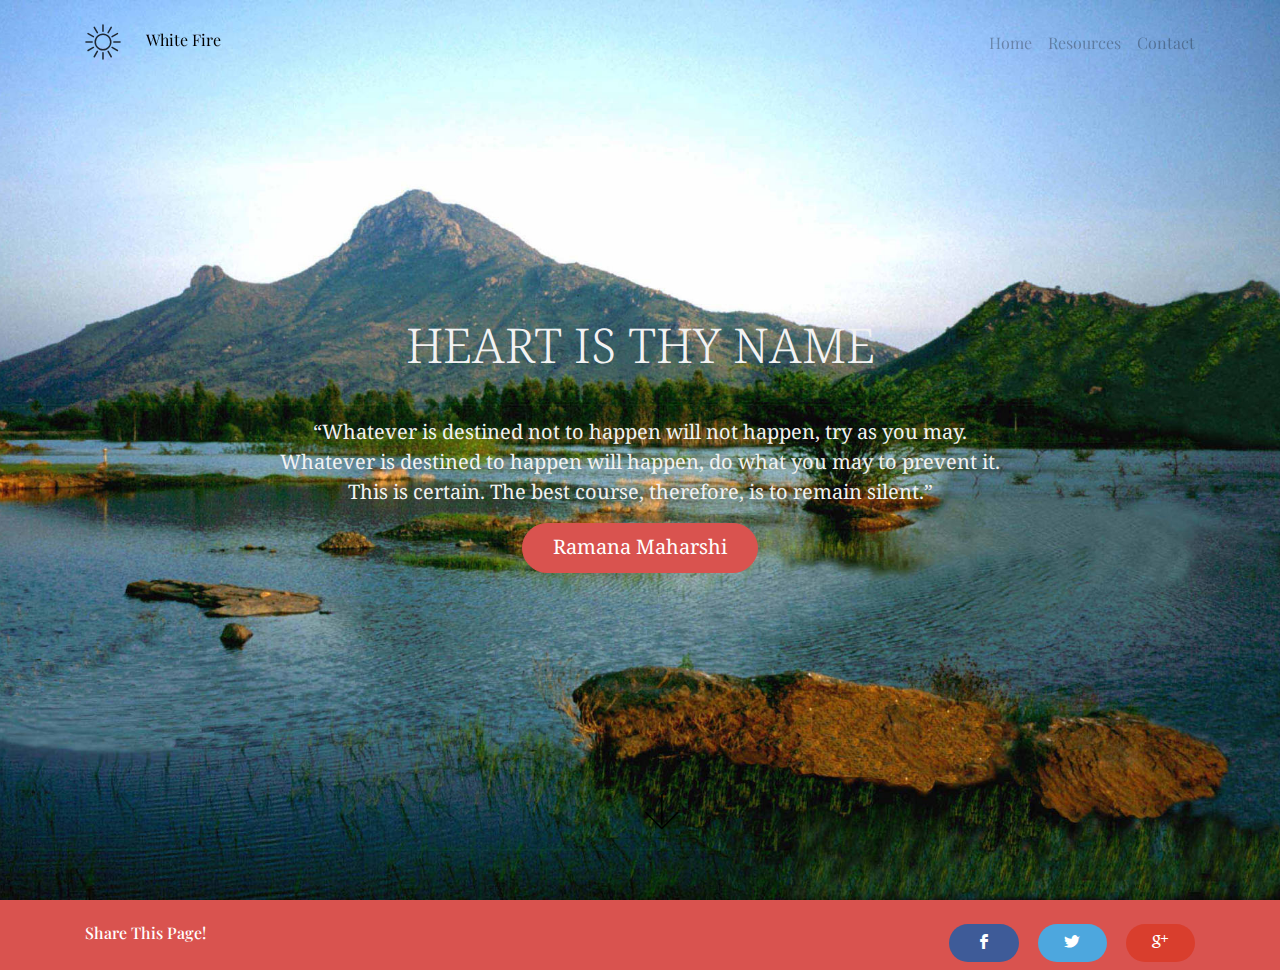
==== commit 613c253e: "create github pages" ====
--- a/index.html
+++ b/index.html
@@ -7,12 +7,14 @@
   <meta name="generator" content="Mobirise v4.9.5, mobirise.com">
   <meta name="viewport" content="width=device-width, initial-scale=1, minimum-scale=1">
   <link rel="shortcut icon" href="assets/images/mbr-favicon.png" type="image/x-icon">
-  <meta name="description" content="WHITE FIRE ART - We are a group of friends who love art and spirituality.
-We want to share the basic drawing tutorials, for children, fine arts, manga, digital art, religious art and all the good things in life.">
-  <title>White Fire Art</title>
+  <meta name="description" content="“Have faith in God and in yourself; that will cure all. Hope for the best, expect the best, toil for the best and everything will come right for you in the end.”
+
+― Ramana Maharshi
+">
+  <title>White Fire</title>
+  <link rel="stylesheet" href="https://fonts.googleapis.com/css?family=Playfair+Display:400,700&subset=latin,cyrillic">
+  <link rel="stylesheet" href="https://fonts.googleapis.com/css?family=Alegreya+Sans:400,700&subset=latin,vietnamese,latin-ext">
   <link rel="stylesheet" href="assets/web/assets/mobirise-icons/mobirise-icons.css">
-  <link rel="stylesheet" href="https://fonts.googleapis.com/css?family=Alegreya+Sans:400,700&subset=latin,vietnamese,latin-ext">
-  <link rel="stylesheet" href="https://fonts.googleapis.com/css?family=Playfair+Display:400,700&subset=latin,cyrillic">
   <link rel="stylesheet" href="assets/tether/tether.min.css">
   <link rel="stylesheet" href="assets/bootstrap/css/bootstrap.min.css">
   <link rel="stylesheet" href="assets/socicon/css/socicon.min.css">
@@ -41,7 +43,7 @@
     </div>
 </nav>
 
-<section class="mbr-section mbr-section-full mbr-parallax-background mbr-after-navbar" id="header1-0" data-rv-view="0" style="background-image: url(assets/images/mbr-1920x1408.jpg);">
+<section class="mbr-section mbr-section-full mbr-after-navbar" id="header1-0" data-rv-view="0" style="background-image: url(assets/images/arunachala-gallery-1-2000x1326.jpg);">
     <div class="mbr-table-cell">
         
         <div class="container">
@@ -91,7 +93,6 @@
   <script src="assets/tether/tether.min.js"></script>
   <script src="assets/bootstrap/js/bootstrap.min.js"></script>
   <script src="assets/smooth-scroll/smooth-scroll.js"></script>
-  <script src="assets/jarallax/jarallax.js"></script>
   <script src="assets/social-likes/social-likes.js"></script>
   <script src="assets/puritym/js/script.js"></script>
   
--- a/assets/mobirise/css/mbr-additional.css
+++ b/assets/mobirise/css/mbr-additional.css
@@ -1,24 +1,25 @@
-@import url(https://fonts.googleapis.com/css?family=Roboto:400,300,700);
+@import url(https://fonts.googleapis.com/css?family=Droid+Serif:400,700);
 @import url(https://fonts.googleapis.com/css?family=Playfair+Display:400,700&subset=latin,cyrillic);
 @import url(https://fonts.googleapis.com/css?family=Alegreya+Sans:400,700&subset=latin,vietnamese,latin-ext);
+@import url(https://fonts.googleapis.com/css?family=Roboto:400,300,700);
 
 
 
 
 
 #header1-0 P {
-  font-family: 'Roboto', sans-serif;
-  font-size: 20px;
-  color: #2b2b2b;
+  font-family: 'Droid Serif', serif;
+  font-size: 20px;
+  color: #f2f2f2;
 }
 #header1-0 .btn {
-  font-family: 'Roboto', sans-serif;
+  font-family: 'Droid Serif', serif;
   font-size: 20px;
 }
 #header1-0 H1 {
   font-size: 48px;
-  font-family: 'Playfair Display', sans-serif;
-  color: #2b2b2b;
+  font-family: 'Droid Serif', serif;
+  color: #f2f2f2;
 }
 #menu-2 .navbar-toggler {
   color: #000000;
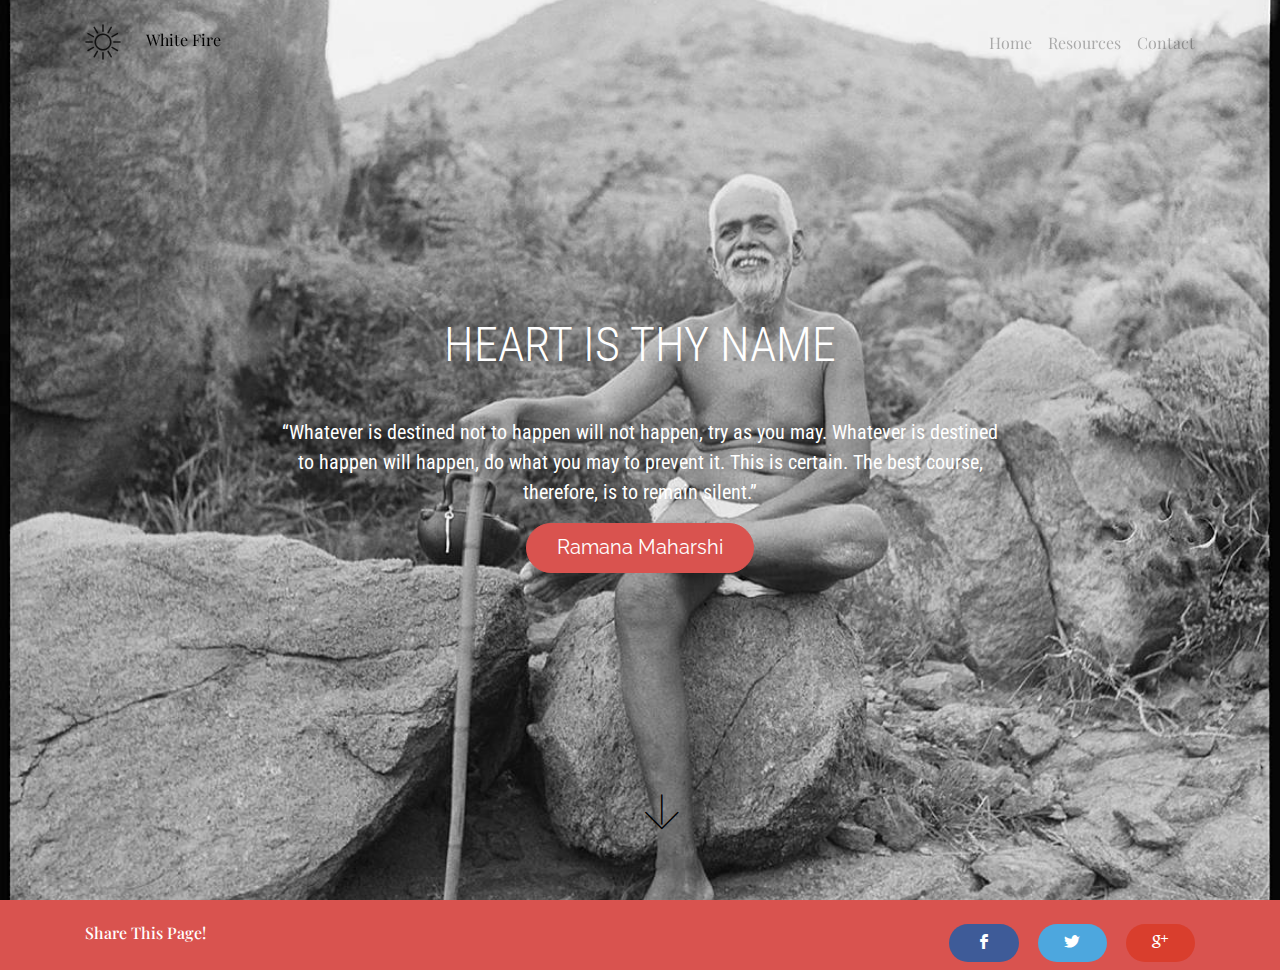
==== commit 8ef2b780: "create github pages" ====
--- a/index.html
+++ b/index.html
@@ -43,7 +43,7 @@
     </div>
 </nav>
 
-<section class="mbr-section mbr-section-full mbr-after-navbar" id="header1-0" data-rv-view="0" style="background-image: url(assets/images/arunachala-gallery-1-2000x1326.jpg);">
+<section class="mbr-section mbr-section-full mbr-after-navbar" id="header1-0" data-rv-view="0" style="background-image: url(assets/images/soh-12-natural-tone-curve-1151x1200.jpg);">
     <div class="mbr-table-cell">
         
         <div class="container">
--- a/assets/mobirise/css/mbr-additional.css
+++ b/assets/mobirise/css/mbr-additional.css
@@ -1,4 +1,5 @@
-@import url(https://fonts.googleapis.com/css?family=Droid+Serif:400,700);
+@import url(https://fonts.googleapis.com/css?family=Roboto+Condensed:400,300,700);
+@import url(https://fonts.googleapis.com/css?family=Raleway:400,300,700);
 @import url(https://fonts.googleapis.com/css?family=Playfair+Display:400,700&subset=latin,cyrillic);
 @import url(https://fonts.googleapis.com/css?family=Alegreya+Sans:400,700&subset=latin,vietnamese,latin-ext);
 @import url(https://fonts.googleapis.com/css?family=Roboto:400,300,700);
@@ -8,18 +9,18 @@
 
 
 #header1-0 P {
-  font-family: 'Droid Serif', serif;
-  font-size: 20px;
-  color: #f2f2f2;
+  font-family: 'Roboto Condensed', sans-serif;
+  font-size: 20px;
+  color: #ffffff;
 }
 #header1-0 .btn {
-  font-family: 'Droid Serif', serif;
+  font-family: 'Raleway', sans-serif;
   font-size: 20px;
 }
 #header1-0 H1 {
   font-size: 48px;
-  font-family: 'Droid Serif', serif;
-  color: #f2f2f2;
+  font-family: 'Roboto Condensed', sans-serif;
+  color: #ffffff;
 }
 #menu-2 .navbar-toggler {
   color: #000000;
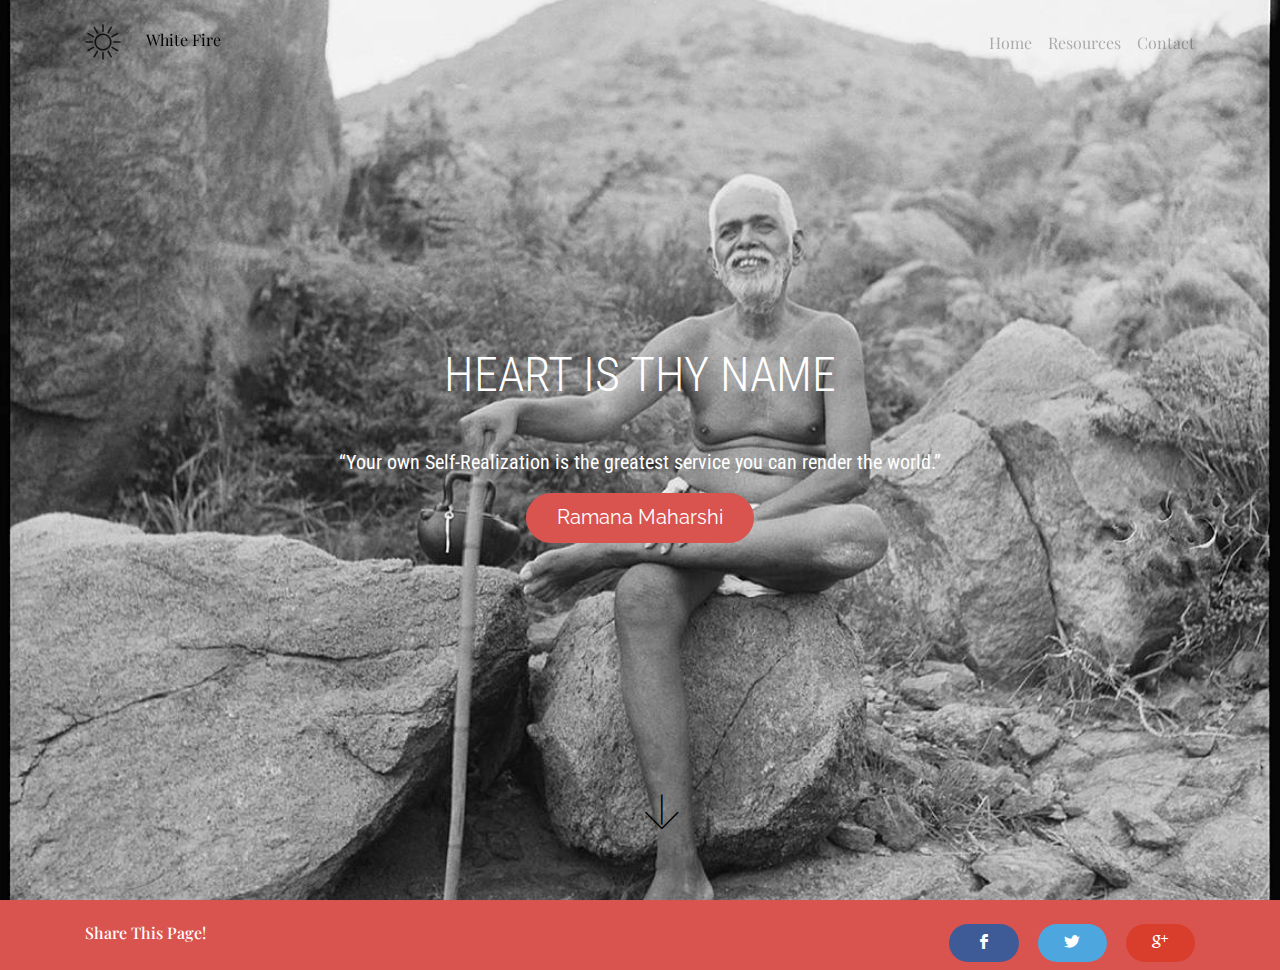
==== commit 976042e5: "create github pages" ====
--- a/index.html
+++ b/index.html
@@ -51,7 +51,7 @@
                 <div class="col-md-8 col-md-offset-2 text-xs-center">
 
                     <h1 class="mbr-section-title display-1">HEART IS THY NAME</h1>
-                    <p class="lead"></p><p>“Whatever is destined not to happen will not happen, try as you may. Whatever is destined to happen will happen, do what you may to prevent it. This is certain. The best course, therefore, is to remain silent.”<br></p><p></p>
+                    <p class="lead"></p><p>“Your own Self-Realization is the greatest service you can render the world.”<br></p><p></p>
                     <div class="mbr-buttons--center">   <a class="btn btn-lg btn-danger" href="page7.html#content5-2c">Ramana Maharshi<br></a>    </div>
                 </div>
             </div>
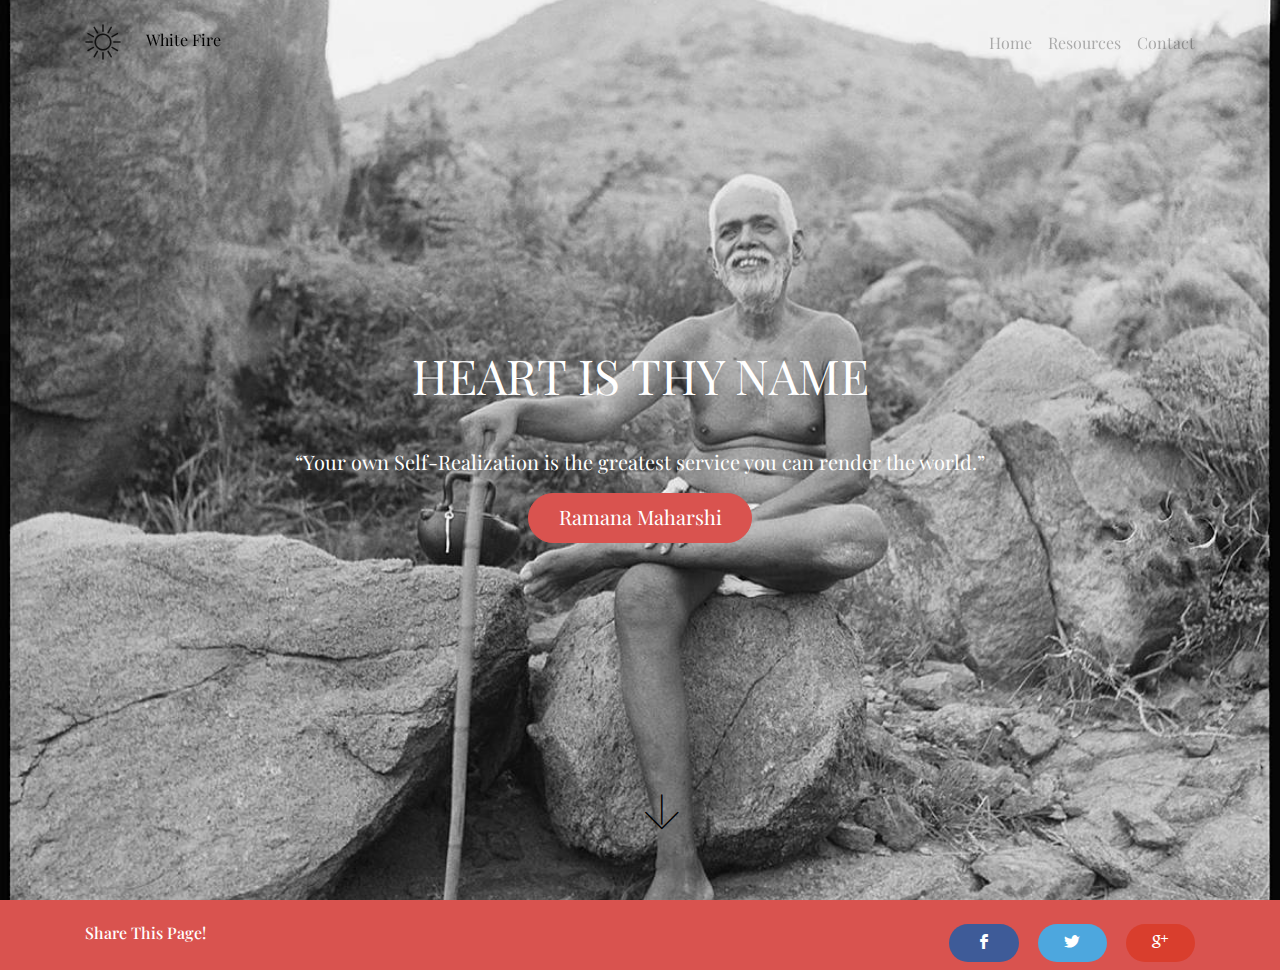
==== commit d128e31b: "create github pages" ====
--- a/index.html
+++ b/index.html
@@ -52,7 +52,7 @@
 
                     <h1 class="mbr-section-title display-1">HEART IS THY NAME</h1>
                     <p class="lead"></p><p>“Your own Self-Realization is the greatest service you can render the world.”<br></p><p></p>
-                    <div class="mbr-buttons--center">   <a class="btn btn-lg btn-danger" href="page7.html#content5-2c">Ramana Maharshi<br></a>    </div>
+                    <div class="mbr-buttons--center">   <a class="btn btn-lg btn-danger" href="index.html">Ramana Maharshi<br></a>    </div>
                 </div>
             </div>
         </div>
--- a/assets/mobirise/css/mbr-additional.css
+++ b/assets/mobirise/css/mbr-additional.css
@@ -1,5 +1,3 @@
-@import url(https://fonts.googleapis.com/css?family=Roboto+Condensed:400,300,700);
-@import url(https://fonts.googleapis.com/css?family=Raleway:400,300,700);
 @import url(https://fonts.googleapis.com/css?family=Playfair+Display:400,700&subset=latin,cyrillic);
 @import url(https://fonts.googleapis.com/css?family=Alegreya+Sans:400,700&subset=latin,vietnamese,latin-ext);
 @import url(https://fonts.googleapis.com/css?family=Roboto:400,300,700);
@@ -9,17 +7,17 @@
 
 
 #header1-0 P {
-  font-family: 'Roboto Condensed', sans-serif;
+  font-family: 'Playfair Display', sans-serif;
   font-size: 20px;
   color: #ffffff;
 }
 #header1-0 .btn {
-  font-family: 'Raleway', sans-serif;
+  font-family: 'Playfair Display', sans-serif;
   font-size: 20px;
 }
 #header1-0 H1 {
   font-size: 48px;
-  font-family: 'Roboto Condensed', sans-serif;
+  font-family: 'Playfair Display', sans-serif;
   color: #ffffff;
 }
 #menu-2 .navbar-toggler {
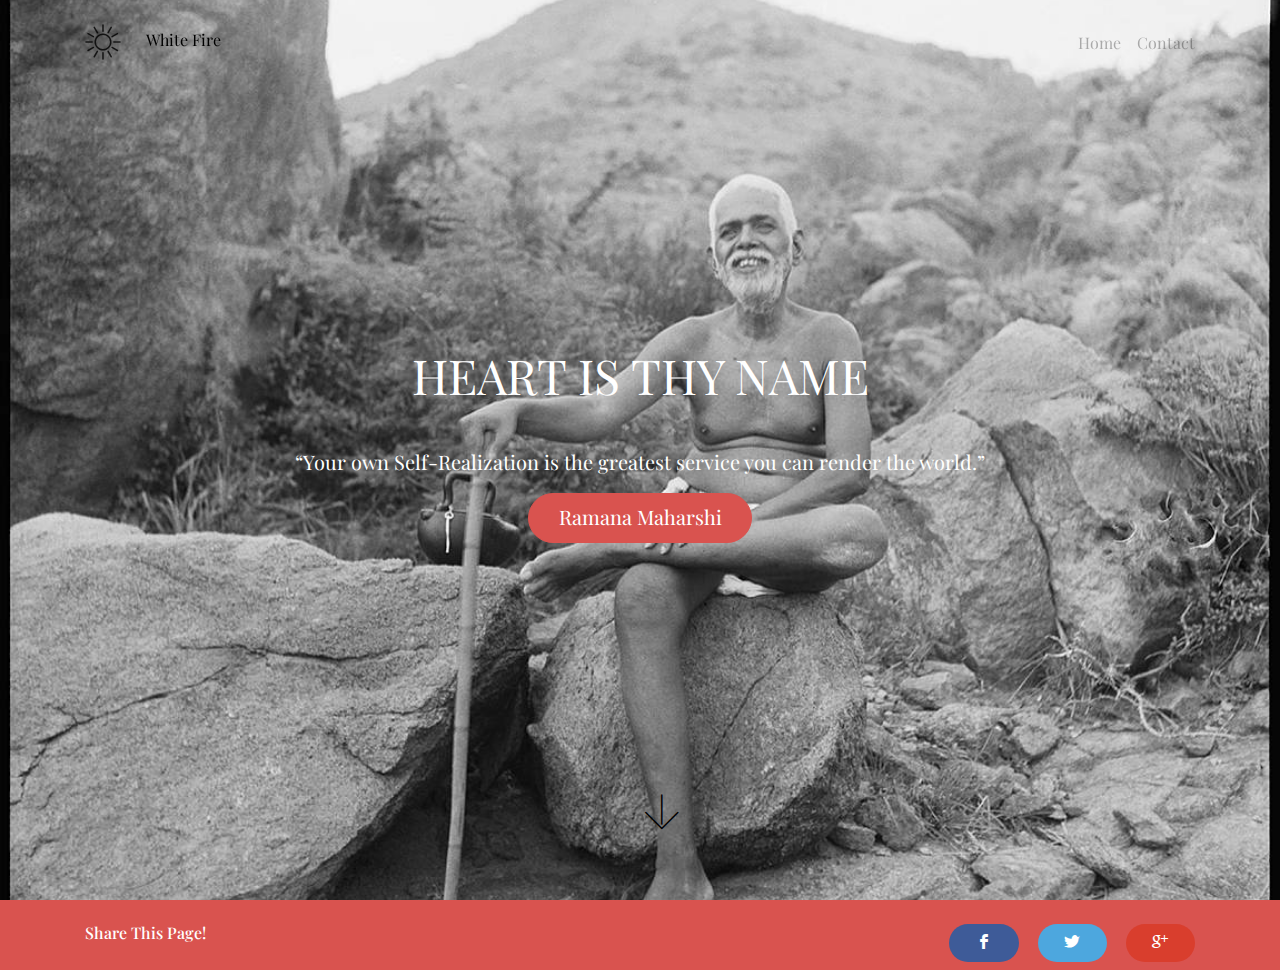
==== commit 1eb2a1a7: "create github pages" ====
--- a/index.html
+++ b/index.html
@@ -38,7 +38,7 @@
 
             
 
-            <ul class="nav navbar-nav pull-xs-right"><li class="nav-item"><a class="nav-link" href="index.html#header1-0">Home</a></li>   <li class="nav-item"><a class="nav-link" href="page7.html#content5-2c">Resources</a></li>  <li class="nav-item"><a class="nav-link" href="page5.html#msg-box3-16">Contact</a></li></ul>
+            <ul class="nav navbar-nav pull-xs-right"><li class="nav-item"><a class="nav-link" href="index.html#header1-0">Home</a></li>     <li class="nav-item"><a class="nav-link" href="index.html">Contact</a></li></ul>
         </div>
     </div>
 </nav>
@@ -52,7 +52,7 @@
 
                     <h1 class="mbr-section-title display-1">HEART IS THY NAME</h1>
                     <p class="lead"></p><p>“Your own Self-Realization is the greatest service you can render the world.”<br></p><p></p>
-                    <div class="mbr-buttons--center">   <a class="btn btn-lg btn-danger" href="index.html">Ramana Maharshi<br></a>    </div>
+                    <div class="mbr-buttons--center">   <a class="btn btn-lg btn-danger" href="https://www.sriramanamaharshi.org/teachings/instructions/" target="_blank">Ramana Maharshi<br></a>    </div>
                 </div>
             </div>
         </div>
@@ -60,7 +60,7 @@
     </div>
 </section>
 
-<section class="mbr-section mbr-section-small" id="social-buttons1-8" data-rv-view="11" style="background-color: rgb(217, 83, 79); padding-top: 1.5rem; padding-bottom: 0rem;">
+<section class="mbr-section mbr-section-small" id="social-buttons1-8" data-rv-view="5" style="background-color: rgb(217, 83, 79); padding-top: 1.5rem; padding-bottom: 0rem;">
     
 
     <div class="container">
